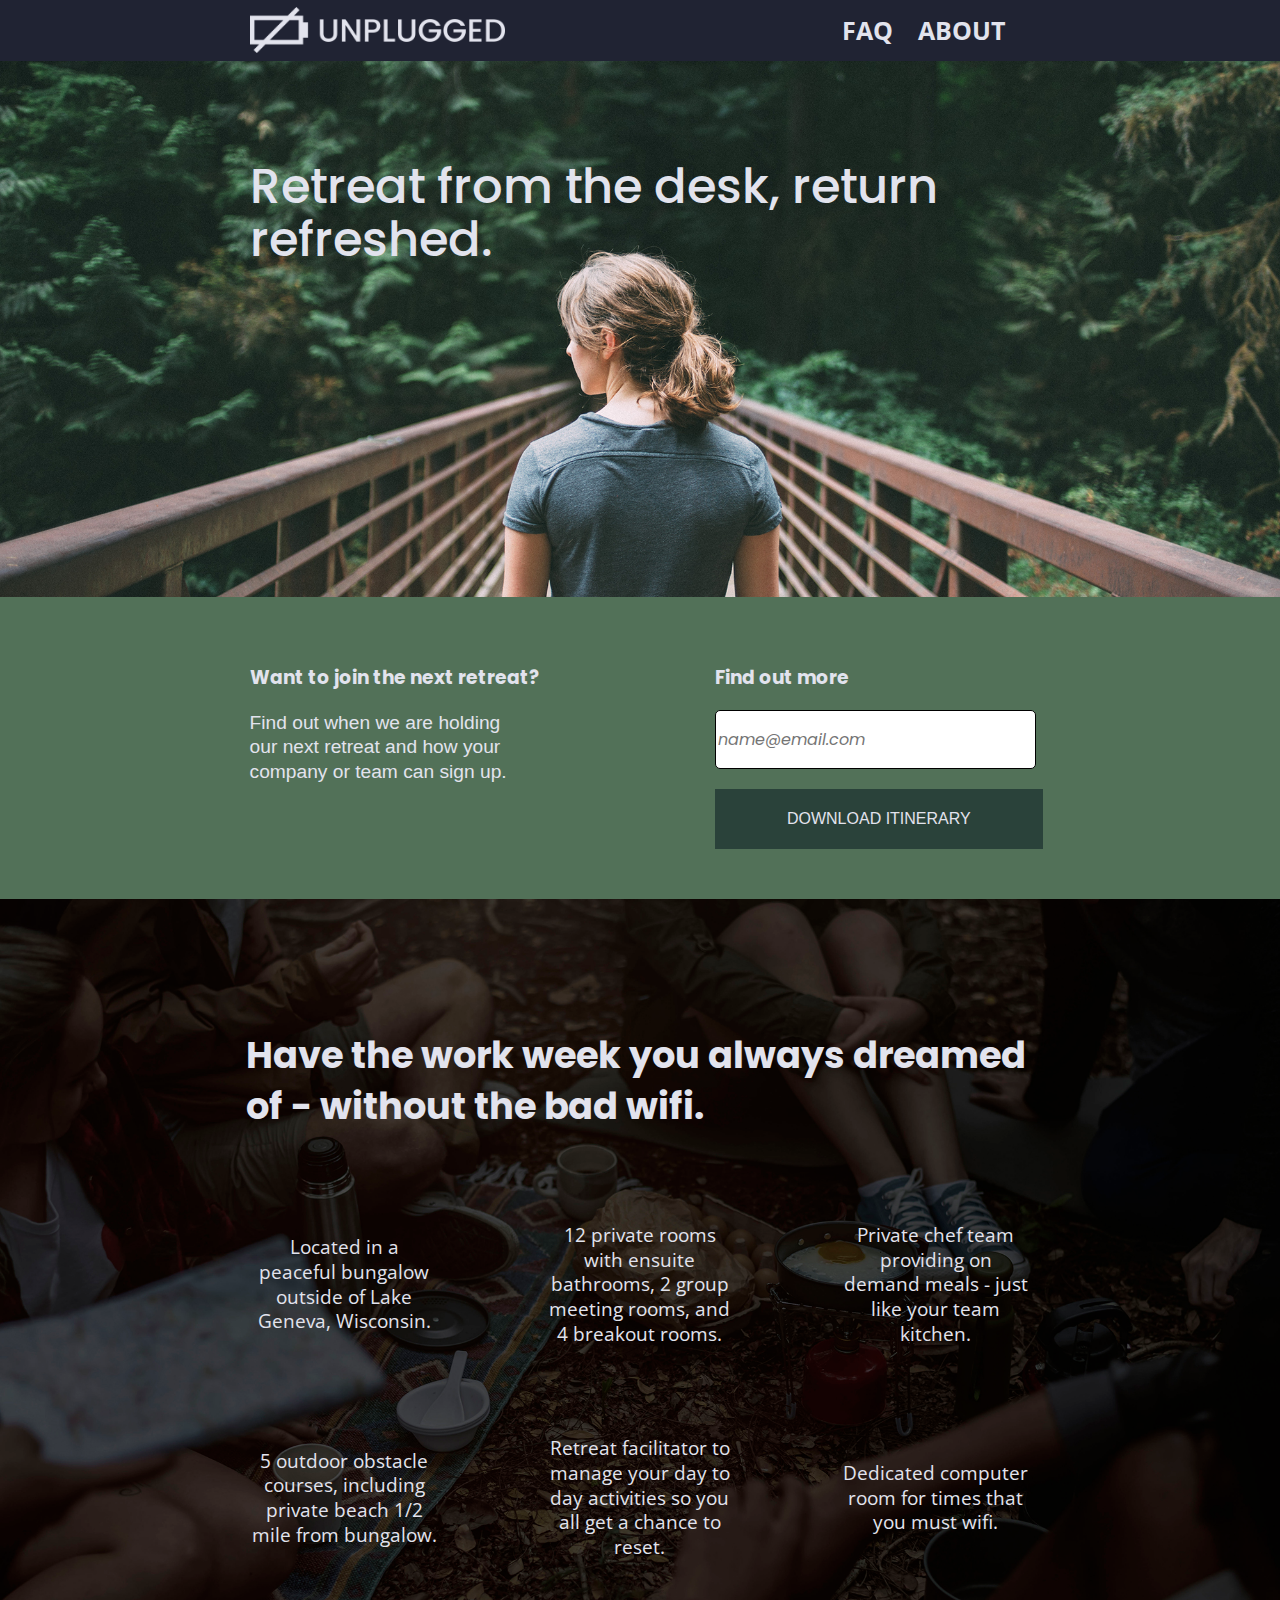
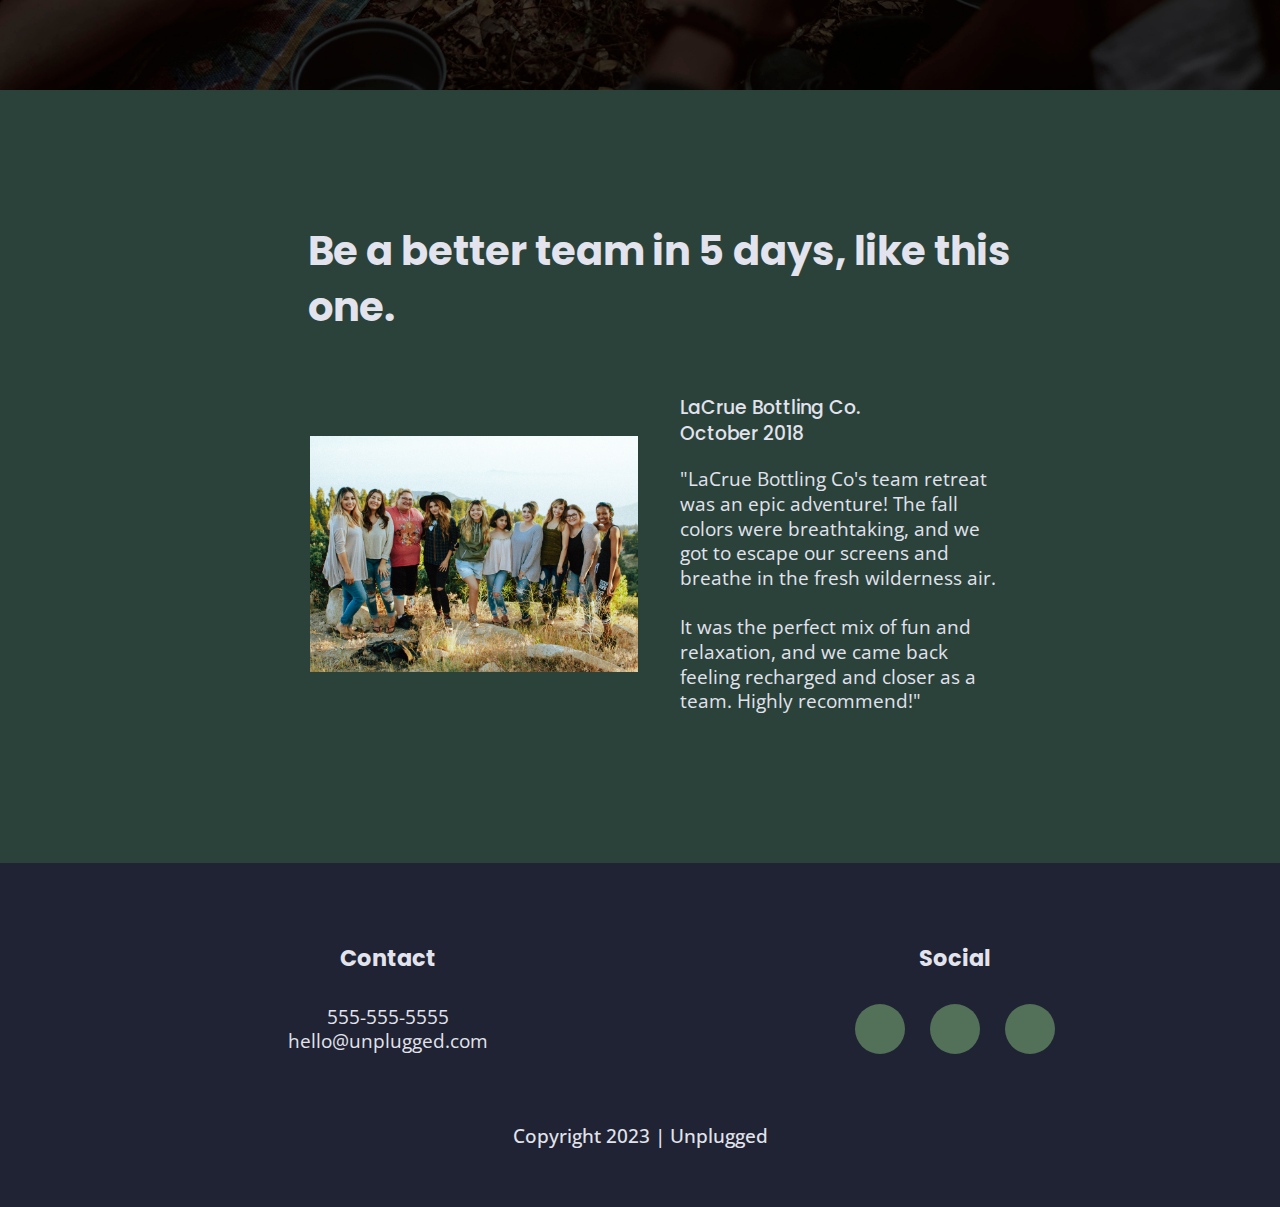
==== index.html @ 1ab394b2 "Restructure files for cleaner pathways" ====
<!doctype html>
<html class="no-js" lang="">

<head>
  <meta charset="utf-8">
  <title>Unplugged</title>
  <meta name="description" content="">
  <meta name="viewport" content="width=device-width, initial-scale=1">

  <link rel="manifest" href="site.webmanifest">
  <link rel="apple-touch-icon" href="icon.png">
  <!-- Place favicon.ico in the root directory -->

  <!-- FontAwesome CDN version 5.5 -->
  <link rel="stylesheet" href="https://use.fontawesome.com/releases/v5.5.0/css/all.css" integrity="sha384-B4dIYHKNBt8Bc12p+WXckhzcICo0wtJAoU8YZTY5qE0Id1GSseTk6S+L3BlXeVIU" crossorigin="anonymous">

  <link rel="stylesheet" href="css/normalize.css">
  <link rel="stylesheet" href="css/main.css">

  <!--- Google Fonts --->
  <link rel="preconnect" href="https://fonts.googleapis.com">
  <link rel="preconnect" href="https://fonts.gstatic.com" crossorigin>
  <link href="https://fonts.googleapis.com/css2?family=Open+Sans:wght@400;700&family=Poppins:wght@300;500&display=swap" rel="stylesheet">

</head>

<body>
    <!--------- Header Section --------->
  <header>
      <div class="content-wrapper">
        <figure>
          <a href="index.html">
            <img src="img/unpluggedlogo.png" alt="unplugged logo">
          </a>
        </figure>
        <div class="header-divider"></div>
        <nav>
          <ul>
            <li><a href="../faq-page/index.html" target="_blank">FAQ</a></li>
            <li><a href="../about-page/index.html" target="_blank">About</a></li>
          </ul>
        </nav>
      </div>
  </header>

  <!--------- Main Sections --------->
  <main>
    <section class="hero-area">
      <div class="content-wrapper">
        <h1>Retreat from the desk, return refreshed.</h1>
      </div>
    </section>
      
        <!-- Newsletter Form -->
    <aside>
      <div class="content-wrapper">
        <div class="form-description">
          <h3>Want to join the next retreat?</h3>
          <p>
            Find out when we are holding our next retreat and how your company or team can sign up.
          </p>
        </div>
        <div class="form">
          <h3 class ="find-out-more">Find out more</h3>
          <input type = “text” id="email" email="email" placeholder="name@email.com" class="text-box">
          <button>Download Itinerary</button>
        </div>
      </div>
    </aside>

        <!-- Amenities List -->
    <section class="amenities">
      <div class="content-wrapper">
        <h2>Have the work week you always dreamed of - without the bad wifi.</h2>
        <div class="amenities-tiles">
          <div class="amenity-tile">
            <article>
              <p class="fontawesome-icon">
                <i class="fas fa-campground"></i>
              </p>
              <p class="amenity-description">
                Located in a peaceful bungalow outside of Lake Geneva, Wisconsin.
              </p>
            </article>
          </div>
          <div class="amenity-tile">
            <article>
              <p class="fontawesome-icon">
                <i class="fas fa-bed"></i>
              </p>
              <p class="amenity-description">
                12 private rooms with ensuite bathrooms, 2 group meeting rooms, and 4 breakout rooms.
              </p>
            </article>
          </div>
          <div class="amenity-tile">
            <article>
              <p class="fontawesome-icon">
                <i class="fas fa-utensils"></i>
              </p>
              <p class="amenity-description">
                Private chef team providing on demand meals - just like your team kitchen.
              </p>
            </article>
          </div>
          <div class="amenity-tile">
            <article>
              <p class="fontawesome-icon">
                <i class="fas fa-shoe-prints"></i>
              </p>
              <p class="amenity-description">
                5 outdoor obstacle courses, including private beach 1/2 mile from bungalow.
              </p>
            </article>
          </div>
          <div class="amenity-tile">
            <article>
              <p class="fontawesome-icon">
                <i class="fas fa-smile"></i>
              </p>
              <p class="amenity-description">
                Retreat facilitator to manage your day to day activities so you all get a chance to reset.
              </p>
            </article>
          </div>
          <div class="amenity-tile">
            <article>
              <p class="fontawesome-icon">
                <i class="fas fa-wifi"></i>
              </p>
              <p class="amenity-description">
                Dedicated computer room for times that you must wifi.
              </p>
            </article>
          </div>
        </div>
      </div>
    </section>

      <!-- Customer Reviews -->
      <section class="reviews">
        <div class="content-wrapper">
          <h2>Be a better team in 5 days, like this one.</h2>
          <article>
            <div class="reviews-image">
              <img src="img/unplugged-retreat-lacrue.jpg" alt="LaCrue's team enjoying the Unplugged Retreat">
            </div>
            <div>
              <h3>LaCrue Bottling Co.<br>October 2018</h3>
              <p>
                "LaCrue Bottling Co's team retreat was an epic adventure! 
                The fall colors were breathtaking, and we got to escape our 
                screens and breathe in the fresh wilderness air. <br><br>It was 
                the perfect mix of fun and relaxation, and we came back feeling 
                recharged and closer as a team. Highly recommend!"
              </p>
            </div>
          </article>
        </div>
      </section>
  </main>

  <!--------- Footer Section --------->
  <footer>
    <div class="content-wrapper">
      <div class="footer-section">
        <!-- Contact Info -->
        <div class="Contact">
          <h4>Contact</h4>
          <address>
            <p>
              555-555-5555<br>
              hello@unplugged.com
            </p>
          </address>
        </div>
        <!-- Social Info -->
        <div class="social">
          <h4>Social</h4>
          <div class="social-icons">
            <p>
              <a href="https://facebook.com/Skillcrush/" target="_blank"><i class="fab fa-facebook"></i></a>
            </p>
            <p>
              <a href="https://twitter.com/Skillcrush/" target="_blank"><i class="fab fa-twitter"></i></a>
            </p>
            <p>
              <a href="https://instagram.com/Skillcrush/" target="_blank"><i class="fab fa-instagram"></i></a>
            </p>
          </div>
        </div>
      </div>
    </div>
      <!-- Copyright Info -->
    <div class="copyright">
      <p>Copyright 2023 | Unplugged</p>
    </div>
  </footer>

  <script src="js/vendor/modernizr-3.6.0.min.js"></script>
  <script src="https://code.jquery.com/jquery-3.3.1.min.js" integrity="sha256-FgpCb/KJQlLNfOu91ta32o/NMZxltwRo8QtmkMRdAu8=" crossorigin="anonymous"></script>
  <script>
    window.jQuery || document.write('<script src="js/vendor/jquery-3.3.1.min.js"><\/script>')
  </script>
  <script src="js/plugins.js"></script>
  <script src="js/main.js"></script>

  <!-- Google Analytics: change UA-XXXXX-Y to be your site's ID. -->
  <script>
    window.ga = function() {
      ga.q.push(arguments)
    };
    ga.q = [];
    ga.l = +new Date;
    ga('create', 'UA-XXXXX-Y', 'auto');
    ga('send', 'pageview')
  </script>
  <script src="https://www.google-analytics.com/analytics.js" async defer></script>
</body>

</html>
---- css/main.css ----
/*! HTML5 Boilerplate v8.0.0 | MIT License | https://html5boilerplate.com/ */

/* main.css 2.1.0 | MIT License | https://github.com/h5bp/main.css#readme */
/*
 * What follows is the result of much research on cross-browser styling.
 * Credit left inline and big thanks to Nicolas Gallagher, Jonathan Neal,
 * Kroc Camen, and the H5BP dev community and team.
 */

/* ==========================================================================
   Base styles: opinionated defaults
   ========================================================================== */

html {
  color: #222;
  font-size: 1em;
  line-height: 1.4;
}

/*
 * Remove text-shadow in selection highlight:
 * https://twitter.com/miketaylr/status/12228805301
 *
 * Vendor-prefixed and regular ::selection selectors cannot be combined:
 * https://stackoverflow.com/a/16982510/7133471
 *
 * Customize the background color to match your design.
 */

::-moz-selection {
  background: #b3d4fc;
  text-shadow: none;
}

::selection {
  background: #b3d4fc;
  text-shadow: none;
}

/*
 * A better looking default horizontal rule
 */

hr {
  display: block;
  height: 1px;
  border: 0;
  border-top: 1px solid #ccc;
  margin: 1em 0;
  padding: 0;
}

/*
 * Remove the gap between audio, canvas, iframes,
 * images, videos and the bottom of their containers:
 * https://github.com/h5bp/html5-boilerplate/issues/440
 */

audio,
canvas,
iframe,
img,
svg,
video {
  vertical-align: middle;
}

/*
 * Remove default fieldset styles.
 */

fieldset {
  border: 0;
  margin: 0;
  padding: 0;
}

/*
 * Allow only vertical resizing of textareas.
 */

textarea {
  resize: vertical;
}

/* ==========================================================================
   Author's custom styles
   ========================================================================== */

/* Global Styles */

html {
  font-size: 16px;
}

body {
  color: #e2e3ed;
  font-size: 1em;
  font-family: 'Open Sans', sans-serif;
}

ul, 
ol {
  list-style: none;
}

a {
  color: #e2e3ed;
  text-decoration: none;
}

h2 {
  font-family: 'Poppins', sans-serif;
  font-size: 1.875em;
}

h3,
h4 {
  font-family: 'Poppins', sans-serif;
}

p {
  line-height: 1.285em;
  font-size: 1.2em;;
}

address {
  font-style: normal;
}

.content-wrapper {
  width: 90%;
  margin: 50px 0;
}

img {
  width: 100%;
}

figure {
  margin: 0;
}
/*------------------------ Base Header Styles ------------------------*/

header, 
footer {
  display: flex;
  justify-content: center;
  align-items: center;
  flex-flow: row wrap;
  background: #202333;
}
/* Header Styles */

header {
  padding: 15px 0 10px 0;
}

header .content-wrapper {
  display: flex;
  justify-content: center;
  align-items: center;
  flex-flow: row wrap;
  margin: 0;
  width: 90%;
}

.header-divider {
  width: 100%;
  height: 1px;
  margin: 10px 0 20px 0;
  background: #3a3a3a;
}


header figure {
  width: 80%;
  display: flex;
  justify-content: center;
  align-items: center;
  flex-flow: nowrap;
}

header nav {
  display: flex;
  justify-content: space-around;
  align-items: center;
  flex-flow: row wrap;
  width: 60%;
  
}

header nav ul {
  display: flex;
  justify-content: space-around;
  width: 100%;
  padding: 0;
}

header nav ul li {
  font-size: 1.4em;
  justify-content: space-between;
}

header nav ul li a {
  text-transform: uppercase;
  font-weight: bold;
  font-size: 1.4em;
}

/* ==========================================================================
   Home Page
   ========================================================================== */
/*--------- Main Section ---------*/
/* Hero */
.hero-area {
  display: flex;
  justify-content: center;
  flex-flow: row wrap;
  background: url("../img/unplugged-retreat.jpg") center no-repeat #333;
  background-size: cover;
  padding-bottom: 400px;
}

.hero-area h1{
  font-size: 3em;
  line-height: 110%;
  padding-top: 7%;
  margin: 0;
  font-family: 'Poppins', Helvetica, Arial, sans-serif;
  font-weight: 500;
}

/* Newsletter Form */
.find-out-more h3{
  font-size: 1.5em;
  width: 100%;
}

aside {
  display: flex;
  justify-content: center;
  align-items: center;
  flex-flow: row wrap;
  font-family: Arial, sans-serif;
  background: #527158;
}

.form-description {
  padding: 0;
}

.form-description p {
  padding-bottom: 5%;
}

.form {
  padding: 0 0;
}

.text-box {
  width: 100%;
  height: 55px;
  border: 1px solid black;
  border-radius: 5px;
  margin-bottom: 20px;
  font-family: 'Poppins', sans-serif;
  font-style: italic;
  color: #2a423a;
}

button {
  background: #2a423a;
  color: #e2e3ed;
  width: 100%;
  height: 60px;
  text-transform: uppercase;
  border-style: none;
}

/* Amenities List */

.amenities .content-wrapper {
  width: 90%;
}

.amenities h2 {
  margin-bottom: 30px;
  font-size: 2.3em;
}

.amenities {
  display: flex;
  justify-content: center;
  flex-flow: row wrap;
  background: url("../img/unplugged-retreat-features.jpg")  center no-repeat #333;;
  background-size: cover;
}

.amenity-tile {
  display: flex;
  justify-content: center;
  align-items: center;
  flex-flow: row wrap;
}

article {
  width: 63%;
  margin: 30px 0;
}

.amenities p {
  margin: 0;
  text-align: center;
}

.fontawesome-icon {
  padding-bottom: 30px;
  font-size: 3.5em;
}

/* Customer Reviews */

.reviews {
  display: flex;
  justify-content: center;
  flex-flow: row wrap;
  background: #2a423a;
}

.reviews h2 {
  font-weight: bolder;
  margin-bottom: 40px;
}

.reviews h3 {
  width: 70%;
  margin: 20px 0;
  font-size: 1.em;
  font-weight: 500;
}

.reviews .content-wrapper {
  width: 90%;
  margin: 10 30px;
}

.reviews article {
  width: 100%;
}

.reviews img {
  width: 100%;
}

/* ==========================================================================
   About Page
   ========================================================================== */
.mission {
  display: flex;
  justify-content: center;
  align-items: center;
  flex-flow: row wrap;
  background: #527158;
}

.mission .content-wrapper {
  display: flex;
  justify-content: center;
  flex-flow: row wrap;
  width: 70%;
}

.mission h2 {
  font-size: 2.1em;
  font-weight: 500;
}

.mission article {
  font-family: 'Poppins', sans-serif;
  width: 100%;
  margin: 0;
}

.mission p {
  font-weight: lighter;
}

.map figure {
  width: 100%;
  height: 0; 
  padding-bottom: 125%; 
  overflow: hidden;
  position: relative;
}

.map iframe {
  width: 100%;
  height: 100%;
  position: absolute; 
  top: 0; 
  left: 0; 
}

.contact-section {
  display: flex;
  justify-content: center;
  align-items: center;
  flex-flow: row wrap;
  background: #2a423a;
  font-family: 'Poppins', sans-serif;
}

.contact-section h2 {
  font-size: 2.2em;
}

.contact-section h4 {
  font-size: 1.2em;
}

.about-contact-div address {
  font-weight: lighter;
}

/* ==========================================================================
   FAQ Page
   ========================================================================== */

.faqs {
  display: flex;
  justify-content: center;
  align-items: center;
  flex-flow: row wrap;
  background: #527158
}

.faqs h2 {
  margin-bottom: 40px;
  font-size: 2.5em;
}

.faqs h4 {
  font-size: 1.6em;;
  line-height: 24px;
}

.faqs .content-wrapper {
  margin: 50px 0 0 0;
  display: flex;
  justify-content: flex-start;
  align-items: center;
  flex-flow: row wrap;
}

.question {
  margin-bottom: 90px;
}

/*--------- Footer Section ---------*/
/* Footer */

footer {
  flex-direction: column;
}

footer p {
  margin: 0;
}

footer .content-wrapper{
  width: 55%;
  margin: 50px 0;
}

.footer-section{
  text-align: center;
}

/* Contact Info */

.contact {
  margin-bottom: 50px;
}

footer h4 {
  font-size: 1.4em;
}

/* Social Info */

.social div {
  align-items: center;
}

.social h4 {
  margin: 30px 0;
}

footer .social-icons {
  display: flex;
  justify-content: space-around;
  align-items: center;
}

footer .social-icons p {
  background-color: #527158;
  border-radius: 50%;
  width: 50px;
  height: 50px;
  display: flex;
  justify-content: center;
  align-items: center;
}

footer .social-icons p i {
  font-size: 1.3125em;
}

/* Copyright Info */

.copyright {
  margin: 20px 0;
}

.copyright p {
  font-weight: 501;
  margin-bottom: 15%
}


/* ==========================================================================
   Helper classes
   ========================================================================== */

/*
 * Hide visually and from screen readers
 */

.hidden,
[hidden] {
  display: none !important;
}

/*
 * Hide only visually, but have it available for screen readers:
 * https://snook.ca/archives/html_and_css/hiding-content-for-accessibility
 *
 * 1. For long content, line feeds are not interpreted as spaces and small width
 *    causes content to wrap 1 word per line:
 *    https://medium.com/@jessebeach/beware-smushed-off-screen-accessible-text-5952a4c2cbfe
 */

.sr-only {
  border: 0;
  clip: rect(0, 0, 0, 0);
  height: 1px;
  margin: -1px;
  overflow: hidden;
  padding: 0;
  position: absolute;
  white-space: nowrap;
  width: 1px;
  /* 1 */
}

/*
 * Extends the .sr-only class to allow the element
 * to be focusable when navigated to via the keyboard:
 * https://www.drupal.org/node/897638
 */

.sr-only.focusable:active,
.sr-only.focusable:focus {
  clip: auto;
  height: auto;
  margin: 0;
  overflow: visible;
  position: static;
  white-space: inherit;
  width: auto;
}

/*
 * Hide visually and from screen readers, but maintain layout
 */

.invisible {
  visibility: hidden;
}

/*
 * Clearfix: contain floats
 *
 * For modern browsers
 * 1. The space content is one way to avoid an Opera bug when the
 *    `contenteditable` attribute is included anywhere else in the document.
 *    Otherwise it causes space to appear at the top and bottom of elements
 *    that receive the `clearfix` class.
 * 2. The use of `table` rather than `block` is only necessary if using
 *    `:before` to contain the top-margins of child elements.
 */

.clearfix::before,
.clearfix::after {
  content: " ";
  display: table;
}

.clearfix::after {
  clear: both;
}

/* ==========================================================================
   MEDIA QUERIES for Responsive Design.
   These examples override the primary ('mobile first') styles.
   Modify as content requires.
   ========================================================================== */

/*------------------------------ TABLET ------------------------------*/
@media only screen and (min-width: 768px){
/* ===HOME PAGE===*/
  .content-wrapper {
    width: 640px;
    margin: 100px 0;
  }

  header {
    justify-content: space-between;
    padding: 30px 0;
    width: 100%;
  }

  header .content-wrapper {
    width: 100%;
    justify-content: space-between;
    margin: 0 10px 0 10px;
    flex-wrap: nowrap;
  }

  header nav {
    width: 30%;
    padding-right: 5%;
  }

  header nav ul {
    justify-content: space-evenly;
  }

  header img {
    width: 45%;
    padding-left: 10%;
  }

  .header-divider{
    display: none;
  }

  .form-description p {
    width: 60%;
  }

  button {
    width: 100%;
  }

  aside .content-wrapper {
    margin: 50px 0;
    display: flex;
    justify-content: space-between;
    flex-flow: row nowrap;
  }

  .amenities .content-wrapper {
    width: 85%;
  }

  .amenities h2 {
    padding-left: 6%;
  }

  .amenities-tiles {
    display: flex;
    justify-content: center;
    align-items: center;
    flex-flow: row wrap;
    width: 100%;
  }

  .amenity-tile {
    flex-basis: 50%;
  }

  .amenities .amenity-description {
    width: 100%;
  }

  .reviews .content-wrapper {
    width: 85%;
    padding-left: 3%;
  }

  .reviews h2 {
    font-size: 2.5em;
  }

  .reviews article {
    display: flex;
    justify-content: space-between;
  }

  .reviews article div {
    width: 49%;
  }

  /* Footer */

  footer .content-wrapper {
    width: 55%;
    margin: 50px 0;
  }

  .footer-section {
    display: flex;
    justify-content: space-between;
    align-items: center;
  }

  footer .contact {
    margin-bottom: 0;
  }

  .social div {
    width: 150%;
  }

  .social h4 {
    width: 150%;
  }




/* ===ABOUT PAGE===*/

  .mission .content-wrapper div {
    display: flex;
    justify-content: space-between;
  }

  .mission-content {
    padding: 20px 10px;
    line-height: 1.5em;
    flex-basis: 45%;
  }

  .mission .content-wrapper {
    display: flex;
    justify-content: center;
    align-items: center;
    flex-flow: row wrap;
  }

  .mission-content p {
    width: 45%;
    padding: 0px 10px;
  }

  .map figure {
    padding-bottom: 45.5%;
  }

  .contact-content {
    display: flex;
    justify-content: space-between;
    align-items: flex-start;
  }
  
  .about-contact-div {
    flex-basis: 40%;
  }

  /* ===FAQ PAGE===*/
  .faqs .content-wrapper {
    flex-basis: 80%;
  }

  .faqs .content-wrapper .question-wrapper {
    display: flex;
    flex-wrap: wrap;
    margin: 0;
    justify-content: space-between;
  }

  .faqs div .question {
    flex-basis: 45%;
    justify-content: space-between;
  }

  .question {
    margin-bottom: 45px;
  }

}

/*------------------------------ DESKTOP ------------------------------*/
@media only screen and (min-width: 1200px){

/* ===HOME PAGE===*/
  .content-wrapper{
    flex-basis: 61%;
  }

  header {
    justify-content: space-evenly;
    padding: 0;
  }

  header nav {
    padding-right: 0;
    flex-basis: 100;
    font-size: .8em;
  }

  header nav ul {
    justify-content: space-evenly;
  }

  .hero-area h1 {
    padding-top: 0;
  }

  .hero-area {
    padding-bottom: 18%;
  }

  header img {
    padding-left: 0;
  }

  aside .content-wrapper {
    width: 58%;
    justify-content: space-between;
  }

  button {
    width: 104%;
  }

  .amenities .content-wrapper {
    flex-basis: 70%;
  }

  .amenities h2 {
    width: 90%;
  }

  .amenity-tile {
    flex-basis: 33%;
  }

  .reviews article div {
    width: 42%;
    margin: 0;
  }
  
  .reviews article {
    display: flex;
    justify-content: space-evenly;
    align-items: center;
    }
  
    .reviews h2 {
      padding-left: 5%;
    }

    .reviews h3 {
      flex-flow: row nowrap;
      flex-basis: 100%;
    }
  }

/* ===ABOUT PAGE===*/
  .mission h2, .contact-content .content-wrapper h2 {
    width: 95%;
  }

  .map figure {
    padding-bottom: 37.5%;
  }

/* ===FAQ PAGE===*/

  .faq h2 {
    width: 100%;
  }

}



/* ==========================================================================
   Print styles.
   Inlined to avoid the additional HTTP request:
   https://www.phpied.com/delay-loading-your-print-css/
   ========================================================================== */

@media print {
  *,
  *::before,
  *::after {
    background: #fff !important;
    color: #000 !important;
    /* Black prints faster */
    box-shadow: none !important;
    text-shadow: none !important;
  }

  a,
  a:visited {
    text-decoration: underline;
  }

  a[href]::after {
    content: " (" attr(href) ")";
  }

  abbr[title]::after {
    content: " (" attr(title) ")";
  }

  /*
   * Don't show links that are fragment identifiers,
   * or use the `javascript:` pseudo protocol
   */
  a[href^="#"]::after,
  a[href^="javascript:"]::after {
    content: "";
  }

  pre {
    white-space: pre-wrap !important;
  }

  pre,
  blockquote {
    border: 1px solid #999;
    page-break-inside: avoid;
  }

  /*
   * Printing Tables:
   * https://web.archive.org/web/20180815150934/http://css-discuss.incutio.com/wiki/Printing_Tables
   */
  thead {
    display: table-header-group;
  }

  tr,
  img {
    page-break-inside: avoid;
  }

  p,
  h2,
  h3 {
    orphans: 3;
    widows: 3;
  }

  h2,
  h3 {
    page-break-after: avoid;
  }
}
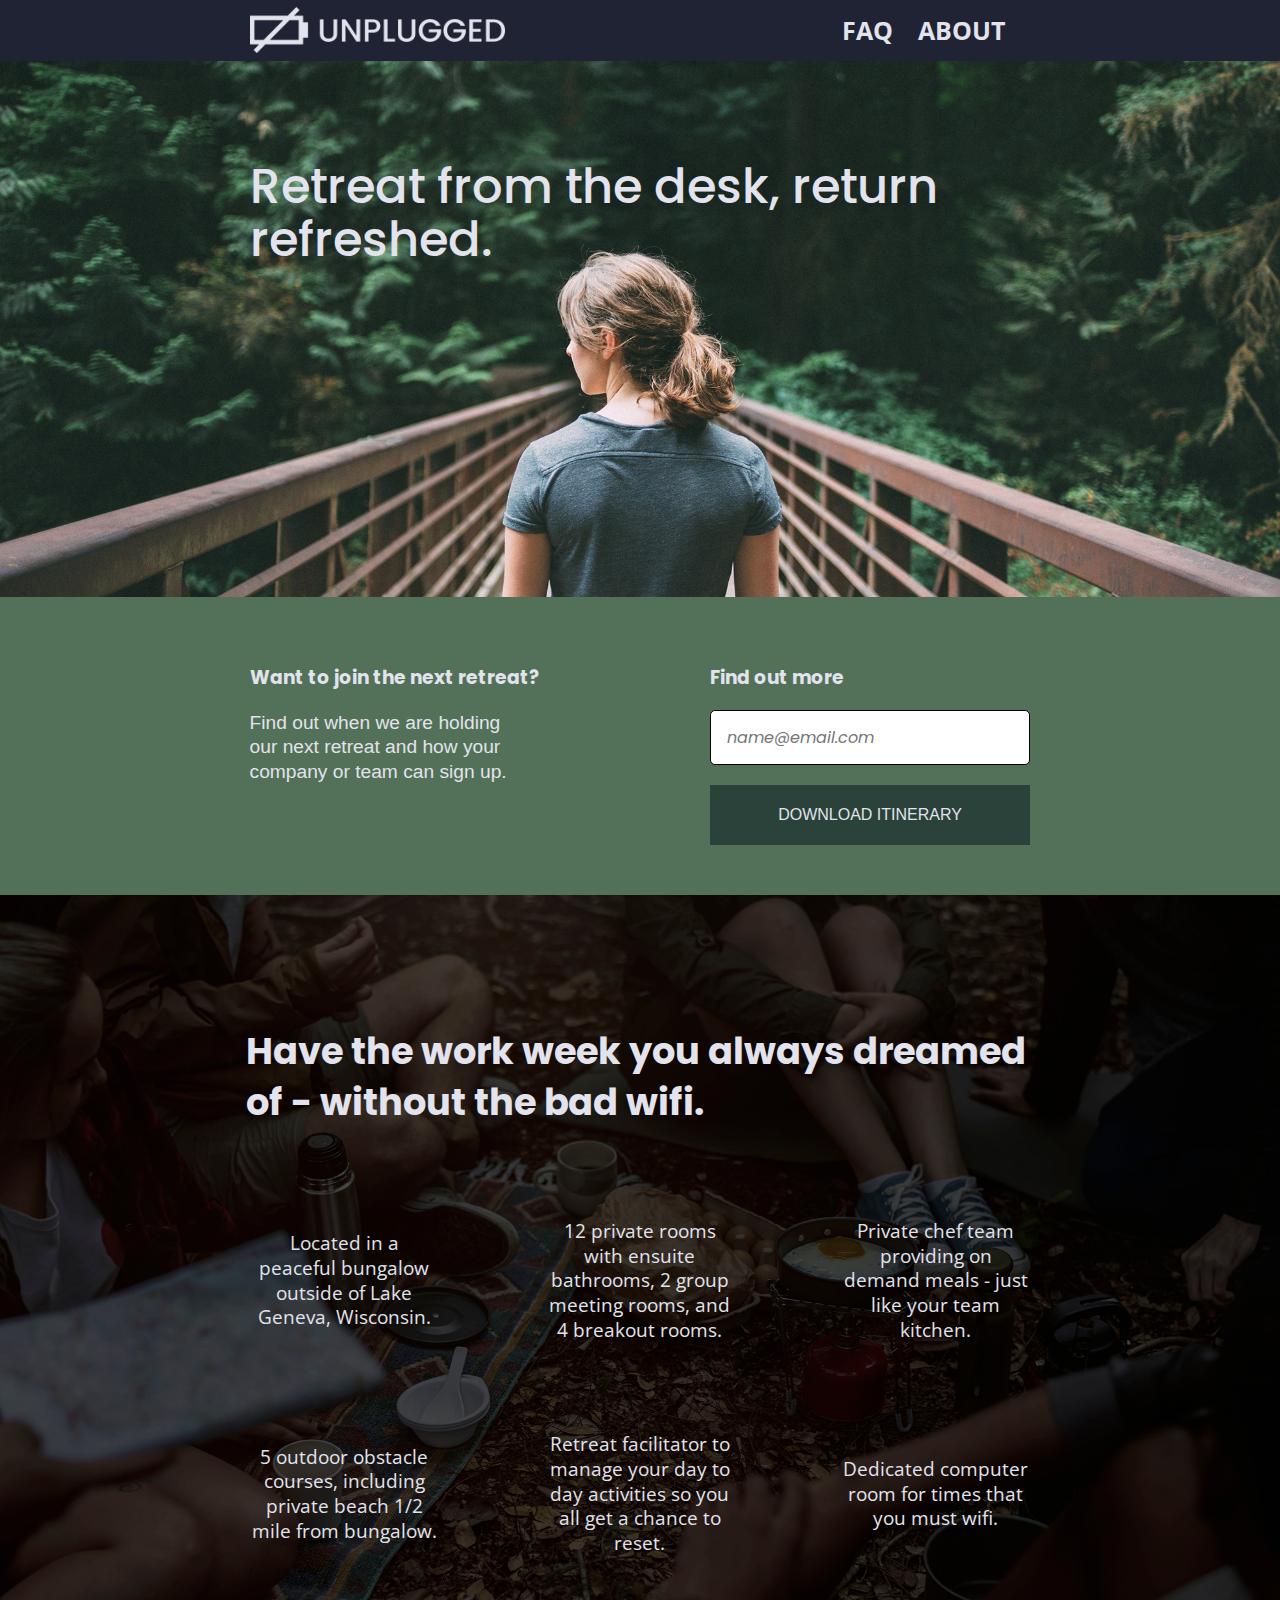
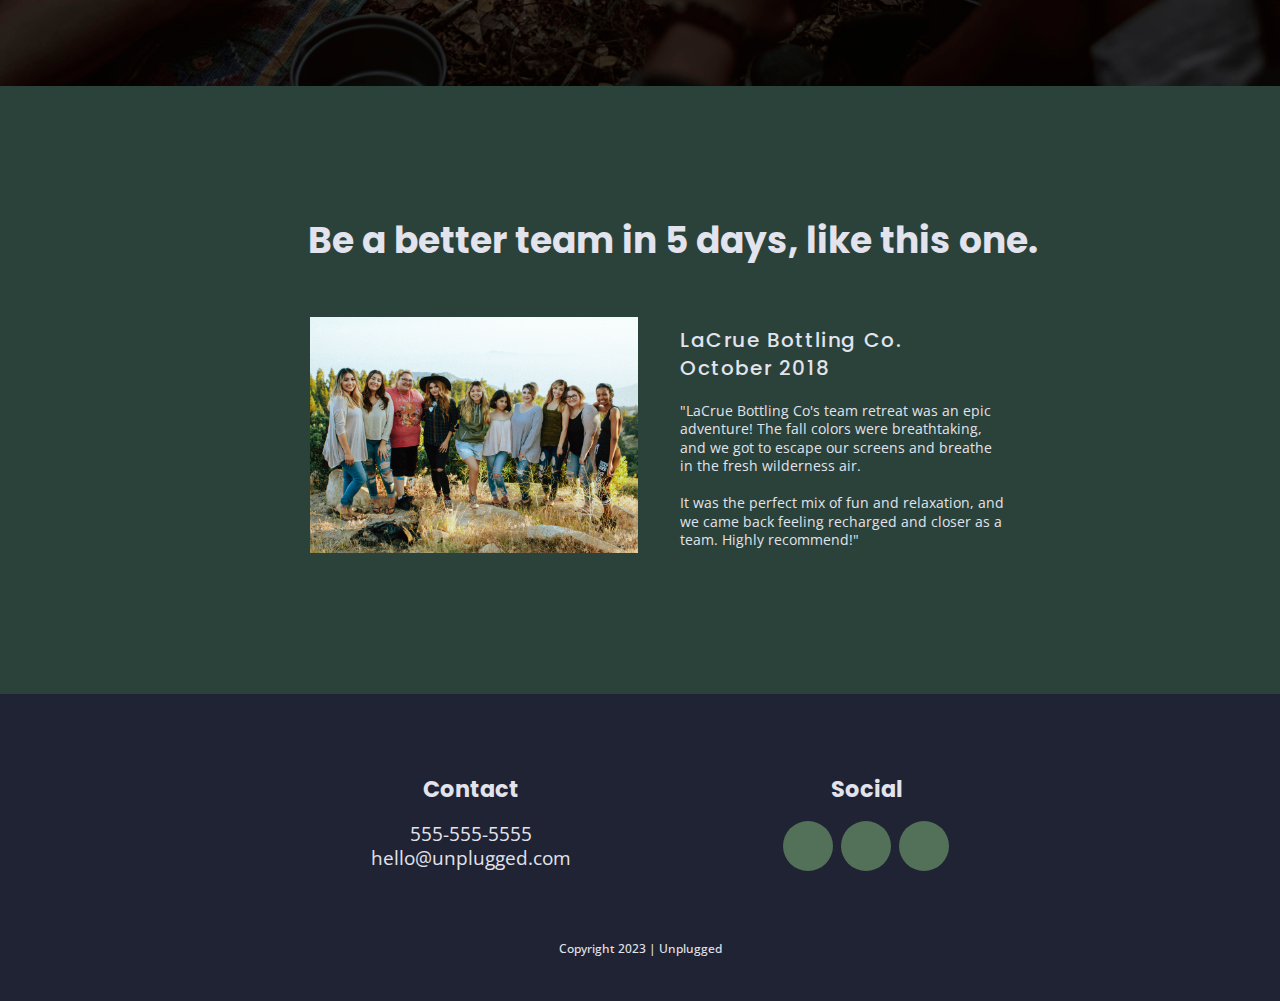
==== commit b28cb17c: "Updated file paths for images, added padding within text input box, cleaned up footer and adjusted f" ====
--- a/index.html
+++ b/index.html
@@ -30,7 +30,7 @@
       <div class="content-wrapper">
         <figure>
           <a href="index.html">
-            <img src="img/unpluggedlogo.png" alt="unplugged logo">
+            <img src="./img/unpluggedlogo.png" alt="unplugged logo">
           </a>
         </figure>
         <div class="header-divider"></div>
--- a/css/main.css
+++ b/css/main.css
@@ -254,8 +254,10 @@
   padding-bottom: 5%;
 }
 
-.form {
-  padding: 0 0;
+.form div{
+  display: flex;
+  flex-direction: row wrap;
+  justify-content: center;
 }
 
 .text-box {
@@ -267,6 +269,8 @@
   font-family: 'Poppins', sans-serif;
   font-style: italic;
   color: #2a423a;
+  box-sizing: border-box;
+  padding-left: 1rem;
 }
 
 button {
@@ -276,6 +280,7 @@
   height: 60px;
   text-transform: uppercase;
   border-style: none;
+  box-sizing: border-box;
 }
 
 /* Amenities List */
@@ -485,6 +490,7 @@
 
 footer h4 {
   font-size: 1.4em;
+  margin-bottom: 1rem;
 }
 
 /* Social Info */
@@ -494,12 +500,12 @@
 }
 
 .social h4 {
-  margin: 30px 0;
+  margin-bottom: 1rem;
 }
 
 footer .social-icons {
   display: flex;
-  justify-content: space-around;
+  justify-content: center;
   align-items: center;
 }
 
@@ -511,10 +517,11 @@
   display: flex;
   justify-content: center;
   align-items: center;
+  margin: 0 .25rem;
 }
 
 footer .social-icons p i {
-  font-size: 1.3125em;
+  font-size: 1em;
 }
 
 /* Copyright Info */
@@ -524,7 +531,8 @@
 }
 
 .copyright p {
-  font-weight: 501;
+  font-weight: 500;
+  font-size: .75rem;
   margin-bottom: 15%
 }
 
@@ -701,7 +709,12 @@
   }
 
   .reviews h2 {
-    font-size: 2.5em;
+    font-size: 2.25em;
+  }
+
+  .reviews h3 {
+    font-size: 1.25rem;
+    letter-spacing: .1rem;
   }
 
   .reviews article {
@@ -713,6 +726,10 @@
     width: 49%;
   }
 
+  .reviews p {
+    font-size: .9rem;
+  }
+
   /* Footer */
 
   footer .content-wrapper {
@@ -722,7 +739,7 @@
 
   .footer-section {
     display: flex;
-    justify-content: space-between;
+    justify-content: space-around;
     align-items: center;
   }
 
@@ -841,10 +858,6 @@
   aside .content-wrapper {
     width: 58%;
     justify-content: space-between;
-  }
-
-  button {
-    width: 104%;
   }
 
   .amenities .content-wrapper {
